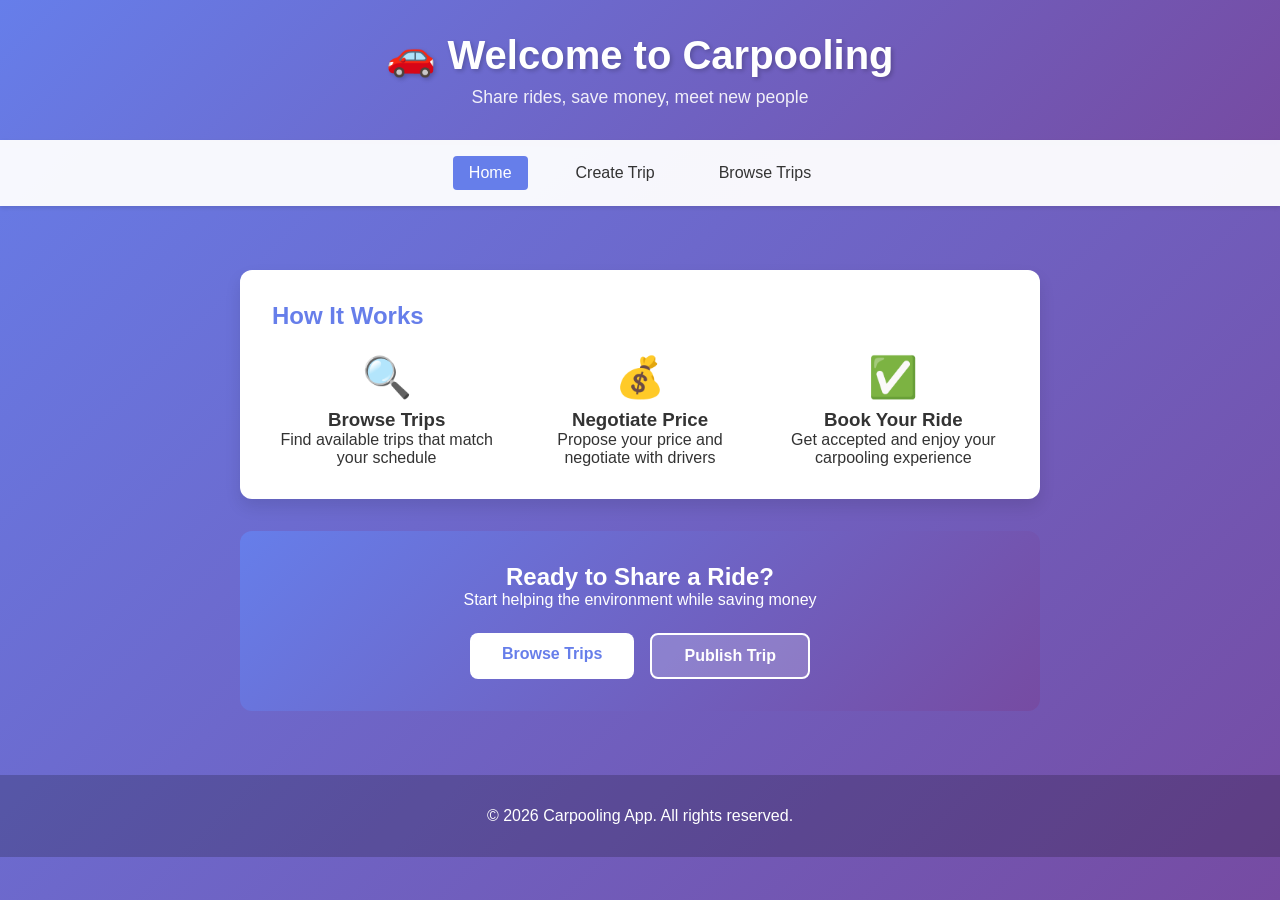
==== static/index.html @ 75a2035a "first version carpooling app" ====
<!DOCTYPE html>
<html lang="en">
<head>
    <meta charset="UTF-8">
    <meta name="viewport" content="width=device-width, initial-scale=1.0">
    <title>Carpooling App - Home</title>
    <link rel="stylesheet" href="/static/styles.css">
</head>
<body>
    <header>
        <div class="header-content">
            <h1>🚗 Welcome to Carpooling</h1>
            <p class="header-subtitle">Share rides, save money, meet new people</p>
        </div>
    </header>
    <nav class="navbar">
        <div class="nav-container">
            <a href="/static/index.html" class="nav-link active">Home</a>
            <a href="/static/create_trip.html" class="nav-link">Create Trip</a>
            <a href="/static/trips.html" class="nav-link">Browse Trips</a>
        </div>
    </nav>
    <main>
        <div style="max-width: 800px; margin: 0 auto;">
            <section style="background: white; border-radius: 12px; padding: 2rem; box-shadow: 0 8px 16px rgba(0, 0, 0, 0.1); margin-bottom: 2rem;">
                <h2 style="color: #667eea; margin-top: 0;">How It Works</h2>
                <div style="display: grid; grid-template-columns: repeat(auto-fit, minmax(200px, 1fr)); gap: 1.5rem; margin-top: 1.5rem;">
                    <div style="text-align: center;">
                        <div style="font-size: 2.5rem; margin-bottom: 0.5rem;">🔍</div>
                        <h3 style="color: #333;">Browse Trips</h3>
                        <p>Find available trips that match your schedule</p>
                    </div>
                    <div style="text-align: center;">
                        <div style="font-size: 2.5rem; margin-bottom: 0.5rem;">💰</div>
                        <h3 style="color: #333;">Negotiate Price</h3>
                        <p>Propose your price and negotiate with drivers</p>
                    </div>
                    <div style="text-align: center;">
                        <div style="font-size: 2.5rem; margin-bottom: 0.5rem;">✅</div>
                        <h3 style="color: #333;">Book Your Ride</h3>
                        <p>Get accepted and enjoy your carpooling experience</p>
                    </div>
                </div>
            </section>
            <section style="background: linear-gradient(135deg, #667eea 0%, #764ba2 100%); border-radius: 12px; padding: 2rem; color: white; text-align: center;">
                <h2 style="margin-top: 0;">Ready to Share a Ride?</h2>
                <p style="margin-bottom: 1.5rem;">Start helping the environment while saving money</p>
                <div style="display: flex; gap: 1rem; justify-content: center; flex-wrap: wrap;">
                    <a href="/static/trips.html" style="display: inline-block; padding: 0.75rem 2rem; background: white; color: #667eea; text-decoration: none; border-radius: 8px; font-weight: 600; transition: all 0.3s ease;" onmouseover="this.style.transform='scale(1.05)'" onmouseout="this.style.transform='scale(1)'">Browse Trips</a>
                    <a href="/static/create_trip.html" style="display: inline-block; padding: 0.75rem 2rem; background: rgba(255,255,255,0.2); color: white; text-decoration: none; border-radius: 8px; font-weight: 600; border: 2px solid white; transition: all 0.3s ease;" onmouseover="this.style.background='rgba(255,255,255,0.3)'" onmouseout="this.style.background='rgba(255,255,255,0.2)'">Publish Trip</a>
                </div>
            </section>
        </div>
    </main>
    <footer>
        <p>&copy; 2026 Carpooling App. All rights reserved.</p>
    </footer>
</body>
</html>
---- static/styles.css ----
* {
    margin: 0;
    padding: 0;
    box-sizing: border-box;
}

body {
    font-family: 'Segoe UI', Tahoma, Geneva, Verdana, sans-serif;
    background: linear-gradient(135deg, #667eea 0%, #764ba2 100%);
    min-height: 100vh;
    color: #333;
}

header {
    background: linear-gradient(135deg, #667eea 0%, #764ba2 100%);
    color: white;
    padding: 2rem 1rem;
    text-align: center;
    box-shadow: 0 4px 6px rgba(0, 0, 0, 0.1);
}

.header-content h1 {
    font-size: 2.5rem;
    margin-bottom: 0.5rem;
    text-shadow: 2px 2px 4px rgba(0, 0, 0, 0.2);
}

.header-subtitle {
    font-size: 1.1rem;
    opacity: 0.9;
}

.navbar {
    background-color: rgba(255, 255, 255, 0.95);
    padding: 1rem 0;
    box-shadow: 0 2px 4px rgba(0, 0, 0, 0.1);
    position: sticky;
    top: 0;
    z-index: 100;
}

.nav-container {
    max-width: 1200px;
    margin: 0 auto;
    display: flex;
    justify-content: center;
    gap: 2rem;
}

.nav-link {
    color: #333;
    text-decoration: none;
    font-weight: 500;
    padding: 0.5rem 1rem;
    border-radius: 4px;
    transition: all 0.3s ease;
}

.nav-link:hover,
.nav-link.active {
    background-color: #667eea;
    color: white;
}

main {
    max-width: 1200px;
    margin: 2rem auto;
    padding: 2rem 1rem;
}

.trips-grid {
    display: grid;
    grid-template-columns: repeat(auto-fill, minmax(350px, 1fr));
    gap: 2rem;
    margin-bottom: 2rem;
}

.trip-card {
    background: white;
    border-radius: 12px;
    padding: 1.5rem;
    box-shadow: 0 8px 16px rgba(0, 0, 0, 0.1);
    transition: all 0.3s ease;
    border: 1px solid #e0e0e0;
}

.trip-card:hover {
    transform: translateY(-5px);
    box-shadow: 0 12px 24px rgba(0, 0, 0, 0.15);
}

.trip-header {
    display: flex;
    justify-content: space-between;
    align-items: center;
    margin-bottom: 1rem;
    border-bottom: 2px solid #f0f0f0;
    padding-bottom: 1rem;
}

.trip-header h3 {
    font-size: 1.3rem;
    color: #667eea;
    margin: 0;
}

.trip-status {
    background-color: #4caf50;
    color: white;
    padding: 0.25rem 0.75rem;
    border-radius: 20px;
    font-size: 0.85rem;
    font-weight: 600;
}

.trip-details {
    margin: 1.5rem 0;
}

.trip-route {
    display: flex;
    align-items: center;
    justify-content: space-between;
    margin-bottom: 1.5rem;
}

.city {
    flex: 1;
}

.city .label {
    font-size: 0.85rem;
    color: #999;
    text-transform: uppercase;
    font-weight: 600;
}

.city .value {
    font-size: 1.2rem;
    font-weight: 600;
    color: #333;
    margin-top: 0.25rem;
}

.arrow {
    margin: 0 1rem;
    font-size: 1.5rem;
    color: #667eea;
}

.trip-info {
    display: flex;
    gap: 1.5rem;
    padding: 1rem;
    background-color: #f8f9fa;
    border-radius: 8px;
}

.info-item {
    flex: 1;
    display: flex;
    flex-direction: column;
}

.info-item .label {
    font-size: 0.85rem;
    color: #999;
    text-transform: uppercase;
    font-weight: 600;
}

.info-item .value {
    font-size: 1.3rem;
    font-weight: 700;
    color: #667eea;
    margin-top: 0.25rem;
}

.btn-offer {
    width: 100%;
    padding: 0.75rem 1.5rem;
    margin-top: 1.5rem;
    background: linear-gradient(135deg, #667eea 0%, #764ba2 100%);
    color: white;
    border: none;
    border-radius: 8px;
    font-size: 1rem;
    font-weight: 600;
    cursor: pointer;
    transition: all 0.3s ease;
}

.btn-offer:hover {
    transform: scale(1.02);
    box-shadow: 0 6px 12px rgba(102, 126, 234, 0.4);
}

.btn-offer:active {
    transform: scale(0.98);
}

.loading,
.no-trips,
.error {
    text-align: center;
    padding: 2rem;
    font-size: 1rem;
}

.loading {
    color: #667eea;
    font-weight: 600;
}

.no-trips {
    color: #999;
    background: white;
    border-radius: 8px;
    padding: 2rem;
}

.error {
    color: #d32f2f;
    background: #ffebee;
    border-radius: 8px;
    padding: 1rem;
    border-left: 4px solid #d32f2f;
}

form {
    background: white;
    border-radius: 12px;
    padding: 2rem;
    max-width: 500px;
    margin: 0 auto;
    box-shadow: 0 8px 16px rgba(0, 0, 0, 0.1);
    display: flex;
    flex-direction: column;
}

label {
    margin-top: 1rem;
    font-weight: 600;
    color: #333;
}

input,
select,
textarea {
    padding: 0.75rem;
    margin-top: 0.5rem;
    border: 1px solid #ddd;
    border-radius: 6px;
    font-size: 1rem;
    transition: border-color 0.3s ease;
}

input:focus,
select:focus,
textarea:focus {
    outline: none;
    border-color: #667eea;
    box-shadow: 0 0 0 3px rgba(102, 126, 234, 0.1);
}

button {
    margin-top: 1.5rem;
    padding: 0.75rem 1.5rem;
    background: linear-gradient(135deg, #667eea 0%, #764ba2 100%);
    color: white;
    border: none;
    border-radius: 8px;
    font-size: 1rem;
    font-weight: 600;
    cursor: pointer;
    transition: all 0.3s ease;
}

button:hover {
    transform: scale(1.02);
    box-shadow: 0 6px 12px rgba(102, 126, 234, 0.4);
}

button:active {
    transform: scale(0.98);
}

footer {
    background-color: rgba(0, 0, 0, 0.2);
    color: white;
    text-align: center;
    padding: 2rem 1rem;
    margin-top: 2rem;
}

@media (max-width: 768px) {
    .header-content h1 {
        font-size: 2rem;
    }

    .nav-container {
        flex-direction: column;
        gap: 0.5rem;
    }

    .nav-link {
        display: block;
        text-align: center;
    }

    .trips-grid {
        grid-template-columns: 1fr;
    }

    .trip-route {
        flex-direction: column;
    }

    .arrow {
        margin: 0.5rem 0;
        transform: rotate(90deg);
    }

    .trip-info {
        flex-direction: column;
    }
}

@media (max-width: 480px) {
    header {
        padding: 1.5rem 1rem;
    }

    main {
        padding: 1rem;
    }

    form {
        padding: 1.5rem;
    }

    .trip-card {
        padding: 1rem;
    }
}
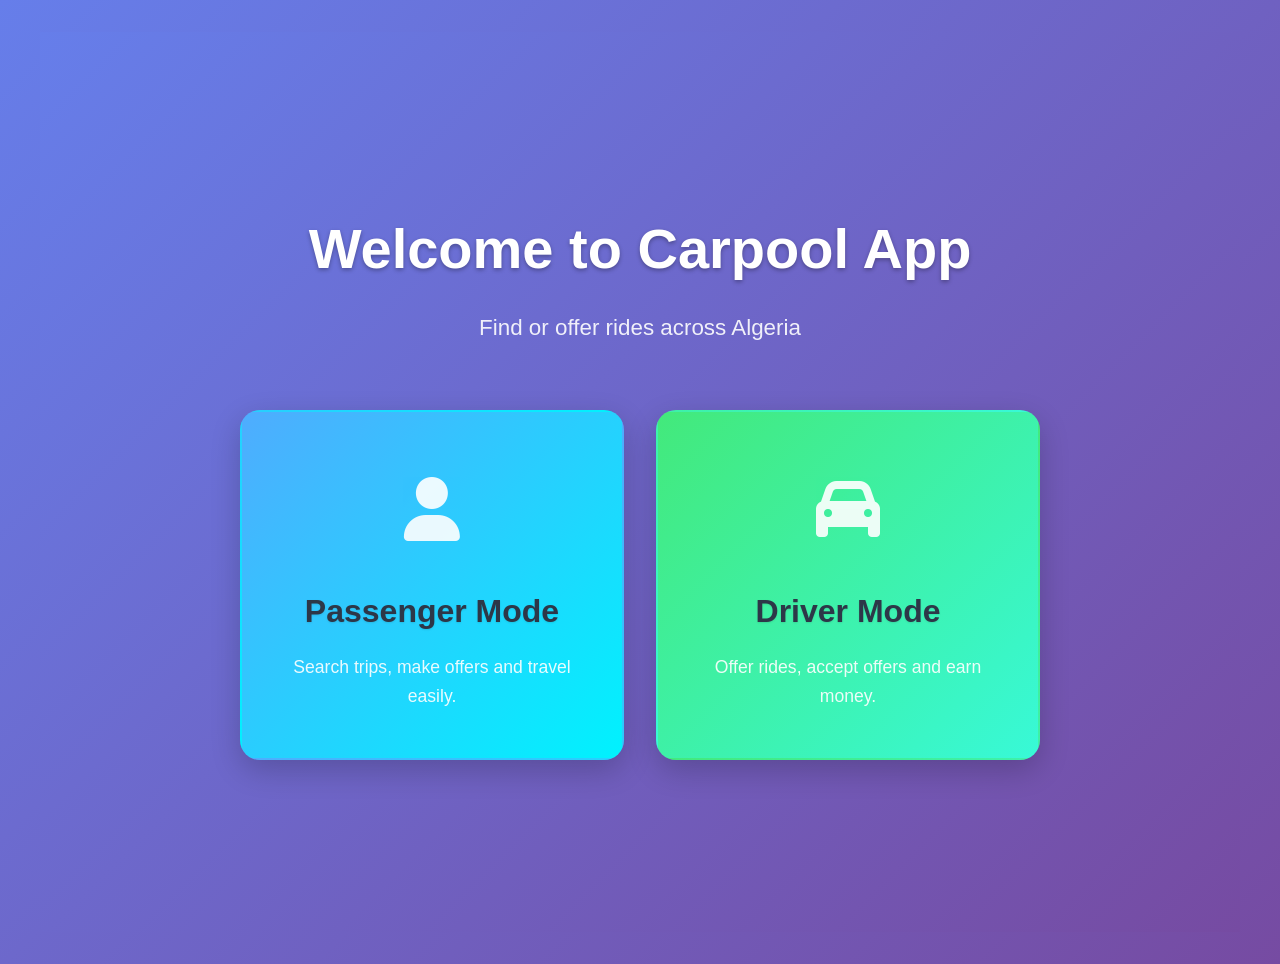
==== commit ccddcbf0: "Update carpool app features" ====
--- a/static/index.html
+++ b/static/index.html
@@ -1,53 +1,18 @@
 <!DOCTYPE html>
-<html lang="en">
+<html lang="fr">
 <head>
     <meta charset="UTF-8">
     <meta name="viewport" content="width=device-width, initial-scale=1.0">
-    <title>Carpooling App - Home</title>
-    <link rel="stylesheet" href="/static/styles.css">
+    <title>Carpooling App</title>
+    <script>
+        // Redirect to new home page
+        window.location.href = '/static/pages/home.html';
+    </script>
 </head>
 <body>
-    <header>
-        <div class="header-content">
-            <h1>🚗 Welcome to Carpooling</h1>
-            <p class="header-subtitle">Share rides, save money, meet new people</p>
-        </div>
-    </header>
-    <nav class="navbar">
-        <div class="nav-container">
-            <a href="/static/index.html" class="nav-link active">Home</a>
-            <a href="/static/create_trip.html" class="nav-link">Create Trip</a>
-            <a href="/static/trips.html" class="nav-link">Browse Trips</a>
-        </div>
-    </nav>
-    <main>
-        <div style="max-width: 800px; margin: 0 auto;">
-            <section style="background: white; border-radius: 12px; padding: 2rem; box-shadow: 0 8px 16px rgba(0, 0, 0, 0.1); margin-bottom: 2rem;">
-                <h2 style="color: #667eea; margin-top: 0;">How It Works</h2>
-                <div style="display: grid; grid-template-columns: repeat(auto-fit, minmax(200px, 1fr)); gap: 1.5rem; margin-top: 1.5rem;">
-                    <div style="text-align: center;">
-                        <div style="font-size: 2.5rem; margin-bottom: 0.5rem;">🔍</div>
-                        <h3 style="color: #333;">Browse Trips</h3>
-                        <p>Find available trips that match your schedule</p>
-                    </div>
-                    <div style="text-align: center;">
-                        <div style="font-size: 2.5rem; margin-bottom: 0.5rem;">💰</div>
-                        <h3 style="color: #333;">Negotiate Price</h3>
-                        <p>Propose your price and negotiate with drivers</p>
-                    </div>
-                    <div style="text-align: center;">
-                        <div style="font-size: 2.5rem; margin-bottom: 0.5rem;">✅</div>
-                        <h3 style="color: #333;">Book Your Ride</h3>
-                        <p>Get accepted and enjoy your carpooling experience</p>
-                    </div>
-                </div>
-            </section>
-            <section style="background: linear-gradient(135deg, #667eea 0%, #764ba2 100%); border-radius: 12px; padding: 2rem; color: white; text-align: center;">
-                <h2 style="margin-top: 0;">Ready to Share a Ride?</h2>
-                <p style="margin-bottom: 1.5rem;">Start helping the environment while saving money</p>
-                <div style="display: flex; gap: 1rem; justify-content: center; flex-wrap: wrap;">
-                    <a href="/static/trips.html" style="display: inline-block; padding: 0.75rem 2rem; background: white; color: #667eea; text-decoration: none; border-radius: 8px; font-weight: 600; transition: all 0.3s ease;" onmouseover="this.style.transform='scale(1.05)'" onmouseout="this.style.transform='scale(1)'">Browse Trips</a>
-                    <a href="/static/create_trip.html" style="display: inline-block; padding: 0.75rem 2rem; background: rgba(255,255,255,0.2); color: white; text-decoration: none; border-radius: 8px; font-weight: 600; border: 2px solid white; transition: all 0.3s ease;" onmouseover="this.style.background='rgba(255,255,255,0.3)'" onmouseout="this.style.background='rgba(255,255,255,0.2)'">Publish Trip</a>
+    <p>Redirecting to the new home page...</p>
+</body>
+</html>
                 </div>
             </section>
         </div>
